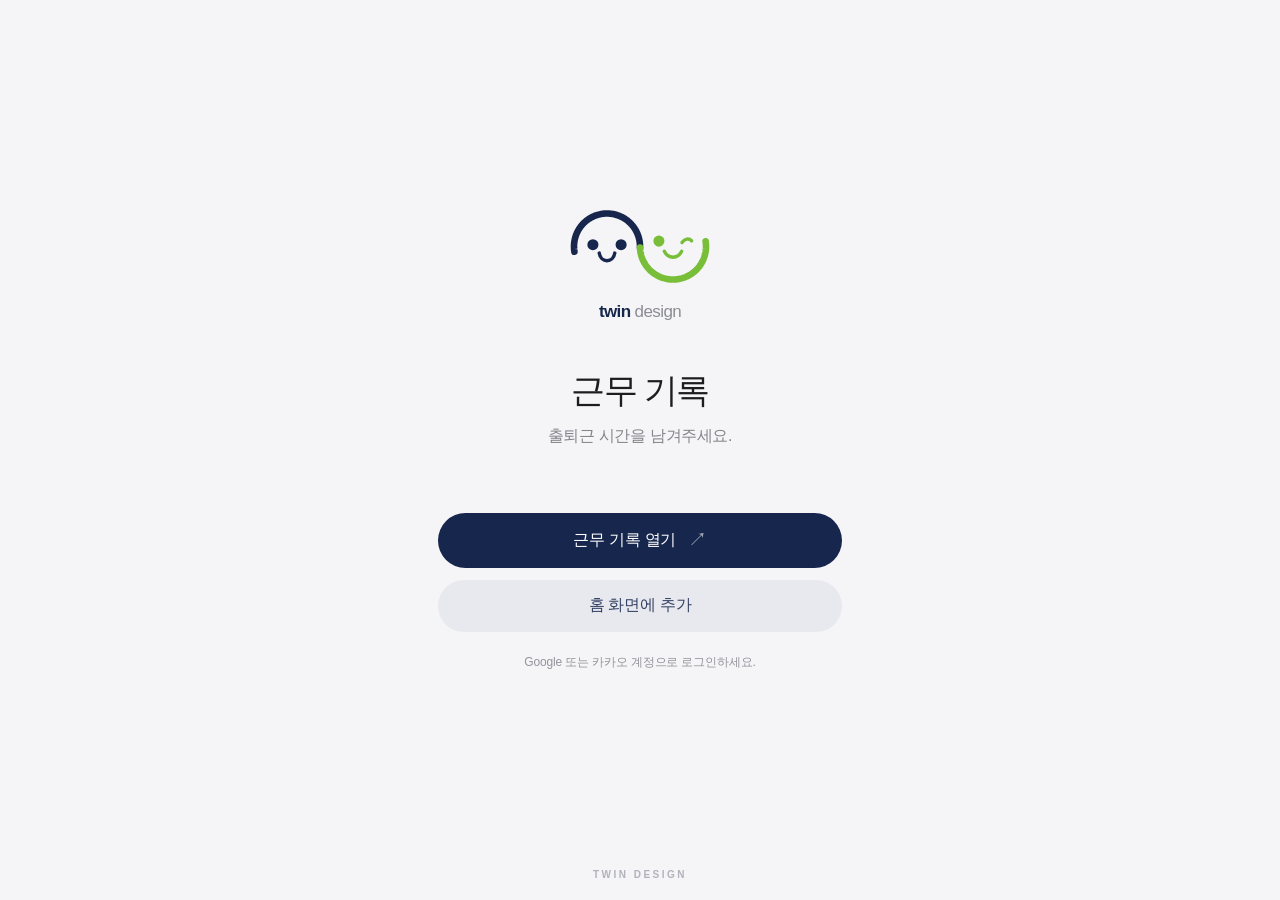
==== index.html @ 380d8220 "Add Twin Design home screen launcher Add installable static entry with branded icons and a direct li" ====
<!doctype html>
<html lang="ko">
<head>
  <meta charset="utf-8">
  <meta name="viewport" content="width=device-width, initial-scale=1, viewport-fit=cover">
  <meta name="theme-color" content="#f5f5f7">
  <meta name="description" content="트윈디자인 근무 기록을 열고 홈 화면에 추가하세요.">
  <meta name="referrer" content="no-referrer">
  <meta name="mobile-web-app-capable" content="yes">
  <meta name="apple-mobile-web-app-capable" content="yes">
  <meta name="apple-mobile-web-app-status-bar-style" content="default">
  <meta name="apple-mobile-web-app-title" content="트윈디자인">
  <meta http-equiv="Content-Security-Policy" content="default-src 'self'; script-src 'self'; style-src 'self'; img-src 'self'; connect-src 'self'; worker-src 'self'; manifest-src 'self'; object-src 'none'; base-uri 'none'; form-action 'none'">
  <title>트윈디자인 · 근무 기록</title>
  <link rel="manifest" href="./manifest.webmanifest">
  <link rel="icon" type="image/png" sizes="192x192" href="./icon-192.png">
  <link rel="apple-touch-icon" sizes="180x180" href="./apple-touch-icon.png">
  <link rel="stylesheet" href="./style.css">
  <script src="./app.js" defer></script>
</head>
<body>
  <div class="shell">
    <main>
      <div class="intro">
        <img class="symbol" src="./logo.svg" alt="트윈디자인" width="144" height="75">
        <p class="brand">twin <span>design</span></p>
        <h1>근무 기록</h1>
        <p class="description">출퇴근 시간을 남겨주세요.</p>
      </div>
      <div class="actions">
        <p id="connectionStatus" class="status" role="status" aria-live="polite"></p>
        <a class="button primary" id="openApp" href="https://script.google.com/macros/s/AKfycbxpjj3RTT7o_SYU6RBe5Q2iUxMbrNuzVPcuFRpk4Iu_C5wFCeAQRBKT9_PTDANGngUs/exec" target="_self" rel="noreferrer">근무 기록 열기<span aria-hidden="true">↗</span></a>
        <button class="button secondary" id="installApp" type="button" hidden>홈 화면에 추가</button>
        <noscript><p class="caption">홈 화면에 추가하려면 Safari 공유 메뉴 또는 Chrome 메뉴를 이용해 주세요.</p></noscript>
        <p class="caption">Google 또는 카카오 계정으로 로그인하세요.</p>
      </div>
    </main>
    <footer>TWIN DESIGN</footer>
  </div>
  <dialog id="installGuide" aria-labelledby="guideTitle">
    <div class="dialog-header"><h2 id="guideTitle">홈 화면에 추가</h2><button id="closeGuide" class="close" type="button" aria-label="안내 닫기">×</button></div>
    <p class="guide-lede">트윈디자인 아이콘으로 바로 접속하세요.</p>
    <section aria-labelledby="iphoneTitle"><h3 id="iphoneTitle">iPhone · Safari</h3><ol><li>이 페이지를 Safari에서 열어주세요.</li><li><strong>공유 → 홈 화면에 추가</strong>를 선택하세요.</li><li>‘웹 앱으로 열기’가 보이면 켠 뒤 <strong>추가</strong>를 누르세요.</li></ol></section>
    <section aria-labelledby="androidTitle"><h3 id="androidTitle">Android · Chrome</h3><ol><li>이 페이지를 Chrome에서 열어주세요.</li><li><strong>⋮ 메뉴 → 설치 및 바로가기 만들기</strong> 또는 <strong>홈 화면에 추가</strong>를 선택하세요.</li><li><strong>설치</strong> 또는 <strong>추가</strong>를 누르세요.</li></ol></section>
    <p class="guide-note">메뉴 이름은 기기에 따라 다를 수 있어요. 로그인과 근무 기록 제출에는 인터넷 연결이 필요해요.</p>
    <button id="doneGuide" class="button primary" type="button">확인</button>
  </dialog>
</body>
</html>
---- style.css ----
:root{color-scheme:light;font-family:-apple-system,BlinkMacSystemFont,"Apple SD Gothic Neo","Noto Sans KR",sans-serif;color:#1d1d1f;background:#f5f5f7;font-synthesis:none;-webkit-font-smoothing:antialiased}
*{box-sizing:border-box}
body{margin:0;min-width:280px}
button,a{-webkit-tap-highlight-color:transparent}
button{font:inherit}
[hidden]{display:none!important}
.shell{min-height:100vh;min-height:100svh;max-width:460px;margin:auto;padding:calc(28px + env(safe-area-inset-top)) max(28px,env(safe-area-inset-right)) calc(20px + env(safe-area-inset-bottom)) max(28px,env(safe-area-inset-left));display:flex;flex-direction:column}
main{flex:1;display:flex;flex-direction:column;justify-content:center;padding:48px 0 64px}
.intro{text-align:center;animation:appear .7s cubic-bezier(.22,1,.36,1) both}
.symbol{display:block;width:144px;height:75px;margin:0 auto 18px}
.brand{font-size:17px;letter-spacing:-.6px;font-weight:650;margin:0 0 48px;color:#16264c}
.brand span{font-weight:400;color:#8c8d94}
h1{font-size:34px;font-weight:700;line-height:1.2;letter-spacing:-1.5px;margin:0 0 12px}
.description{color:#85858d;font-size:16px;line-height:1.6;letter-spacing:-.35px;margin:0}
.actions{margin-top:64px;animation:appear .7s .1s cubic-bezier(.22,1,.36,1) both}
.button{display:flex;align-items:center;justify-content:center;gap:12px;width:100%;min-height:52px;border:0;border-radius:999px;padding:14px 22px;text-decoration:none;font-size:16px;line-height:1.4;font-weight:600;letter-spacing:-.25px;cursor:pointer;transition:transform .15s,background .15s}
.button:active{transform:scale(.98)}
.primary{color:white;background:#16264c}
.primary:hover{background:#263a64}
.primary span{font-size:19px;font-weight:400;opacity:.6}
.secondary{margin-top:12px;background:#e8e9ee;color:#344265}
.secondary:hover{background:#dfe1e9}
:focus-visible{outline:3px solid #78be38;outline-offset:4px}
.caption{text-align:center;font-size:12px;line-height:1.7;color:#93939c;letter-spacing:-.15px;margin:20px 0 0}
.status{color:#7c7e88;font-size:13px;line-height:1.5;text-align:center;min-height:0;margin:0}
.status:not(:empty){margin-bottom:16px}
footer{text-align:center;font-size:10px;letter-spacing:2.5px;color:#b1b2bb;font-weight:600}
dialog{border:0;border-radius:28px;width:calc(100% - 32px);max-width:420px;padding:26px;color:#1d1d1f;background:#fff;box-shadow:0 24px 90px #16264c22;max-height:calc(100svh - 48px);overflow:auto}
dialog::backdrop{background:#11182755;backdrop-filter:blur(8px)}
.dialog-header{display:flex;align-items:center;justify-content:space-between;gap:10px}
h2{font-size:23px;line-height:1.3;letter-spacing:-.8px;margin:0}
.close{border:0;background:#f0f0f3;color:#737580;font-size:25px;width:36px;height:36px;line-height:1;border-radius:50%;cursor:pointer;flex:none}
.guide-lede{color:#8b8b94;font-size:14px;line-height:1.6;margin:10px 0 26px}
section+section{border-top:1px solid #eeeef1;margin-top:22px;padding-top:22px}
h3{font-size:15px;letter-spacing:-.3px;margin:0 0 12px;color:#16264c}
ol{margin:0;padding-left:20px;color:#6f7079;font-size:14px;line-height:1.8}
li+li{margin-top:7px}
strong{font-weight:600;color:#40434e}
.guide-note{font-size:12px;line-height:1.7;color:#92939c;margin:24px 0}
@keyframes appear{from{opacity:0;transform:translateY(10px) scale(.98)}to{opacity:1;transform:none}}
@media(max-height:650px){main{padding:24px 0 36px}.brand{margin-bottom:28px}.actions{margin-top:36px}}
@media(prefers-reduced-motion:reduce){*,*::before,*::after{animation:none!important;transition:none!important;scroll-behavior:auto!important}}
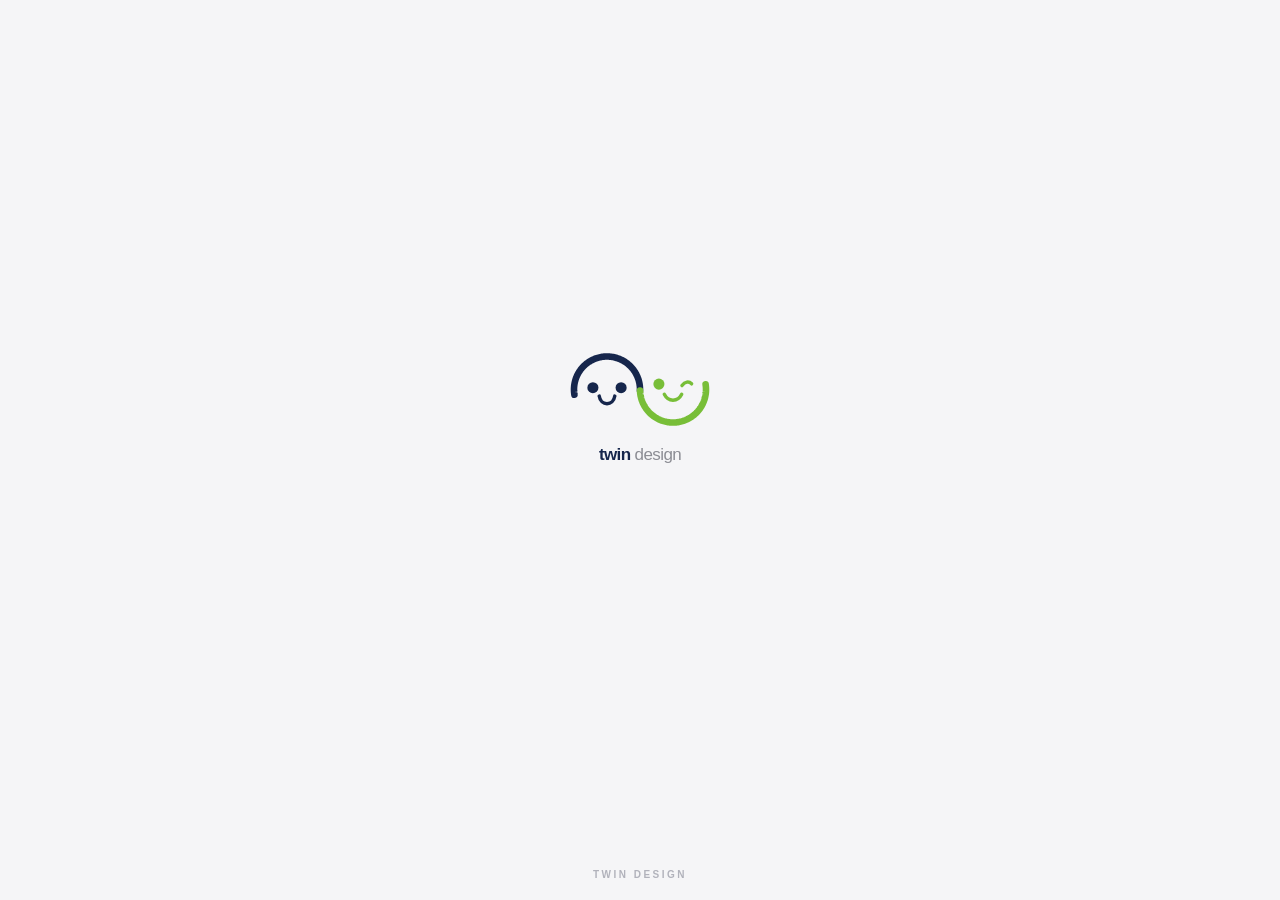
==== commit ac24fdf0: "Open attendance directly without launcher buttons Automatically forward regular visits to the existi" ====
--- a/index.html
+++ b/index.html
@@ -4,7 +4,7 @@
   <meta charset="utf-8">
   <meta name="viewport" content="width=device-width, initial-scale=1, viewport-fit=cover">
   <meta name="theme-color" content="#f5f5f7">
-  <meta name="description" content="트윈디자인 근무 기록을 열고 홈 화면에 추가하세요.">
+  <meta name="description" content="트윈디자인 근무 기록">
   <meta name="referrer" content="no-referrer">
   <meta name="mobile-web-app-capable" content="yes">
   <meta name="apple-mobile-web-app-capable" content="yes">
@@ -18,32 +18,20 @@
   <link rel="stylesheet" href="./style.css">
   <script src="./app.js" defer></script>
 </head>
-<body>
+<body data-entry="launch">
   <div class="shell">
-    <main>
+    <main class="launch-main">
       <div class="intro">
         <img class="symbol" src="./logo.svg" alt="트윈디자인" width="144" height="75">
         <p class="brand">twin <span>design</span></p>
-        <h1>근무 기록</h1>
-        <p class="description">출퇴근 시간을 남겨주세요.</p>
       </div>
-      <div class="actions">
+      <div class="recovery">
         <p id="connectionStatus" class="status" role="status" aria-live="polite"></p>
-        <a class="button primary" id="openApp" href="https://script.google.com/macros/s/AKfycbxpjj3RTT7o_SYU6RBe5Q2iUxMbrNuzVPcuFRpk4Iu_C5wFCeAQRBKT9_PTDANGngUs/exec" target="_self" rel="noreferrer">근무 기록 열기<span aria-hidden="true">↗</span></a>
-        <button class="button secondary" id="installApp" type="button" hidden>홈 화면에 추가</button>
-        <noscript><p class="caption">홈 화면에 추가하려면 Safari 공유 메뉴 또는 Chrome 메뉴를 이용해 주세요.</p></noscript>
-        <p class="caption">Google 또는 카카오 계정으로 로그인하세요.</p>
+        <a class="text-link" id="retryLink" href="https://script.google.com/macros/s/AKfycbxpjj3RTT7o_SYU6RBe5Q2iUxMbrNuzVPcuFRpk4Iu_C5wFCeAQRBKT9_PTDANGngUs/exec" target="_self" rel="noreferrer" hidden>다시 연결</a>
       </div>
+      <noscript><p class="caption"><a class="text-link" href="https://script.google.com/macros/s/AKfycbxpjj3RTT7o_SYU6RBe5Q2iUxMbrNuzVPcuFRpk4Iu_C5wFCeAQRBKT9_PTDANGngUs/exec" rel="noreferrer">근무 기록으로 이동</a></p></noscript>
     </main>
     <footer>TWIN DESIGN</footer>
   </div>
-  <dialog id="installGuide" aria-labelledby="guideTitle">
-    <div class="dialog-header"><h2 id="guideTitle">홈 화면에 추가</h2><button id="closeGuide" class="close" type="button" aria-label="안내 닫기">×</button></div>
-    <p class="guide-lede">트윈디자인 아이콘으로 바로 접속하세요.</p>
-    <section aria-labelledby="iphoneTitle"><h3 id="iphoneTitle">iPhone · Safari</h3><ol><li>이 페이지를 Safari에서 열어주세요.</li><li><strong>공유 → 홈 화면에 추가</strong>를 선택하세요.</li><li>‘웹 앱으로 열기’가 보이면 켠 뒤 <strong>추가</strong>를 누르세요.</li></ol></section>
-    <section aria-labelledby="androidTitle"><h3 id="androidTitle">Android · Chrome</h3><ol><li>이 페이지를 Chrome에서 열어주세요.</li><li><strong>⋮ 메뉴 → 설치 및 바로가기 만들기</strong> 또는 <strong>홈 화면에 추가</strong>를 선택하세요.</li><li><strong>설치</strong> 또는 <strong>추가</strong>를 누르세요.</li></ol></section>
-    <p class="guide-note">메뉴 이름은 기기에 따라 다를 수 있어요. 로그인과 근무 기록 제출에는 인터넷 연결이 필요해요.</p>
-    <button id="doneGuide" class="button primary" type="button">확인</button>
-  </dialog>
 </body>
 </html>
--- a/style.css
+++ b/style.css
@@ -1,42 +1,29 @@
 :root{color-scheme:light;font-family:-apple-system,BlinkMacSystemFont,"Apple SD Gothic Neo","Noto Sans KR",sans-serif;color:#1d1d1f;background:#f5f5f7;font-synthesis:none;-webkit-font-smoothing:antialiased}
 *{box-sizing:border-box}
 body{margin:0;min-width:280px}
-button,a{-webkit-tap-highlight-color:transparent}
-button{font:inherit}
+a{-webkit-tap-highlight-color:transparent}
 [hidden]{display:none!important}
 .shell{min-height:100vh;min-height:100svh;max-width:460px;margin:auto;padding:calc(28px + env(safe-area-inset-top)) max(28px,env(safe-area-inset-right)) calc(20px + env(safe-area-inset-bottom)) max(28px,env(safe-area-inset-left));display:flex;flex-direction:column}
 main{flex:1;display:flex;flex-direction:column;justify-content:center;padding:48px 0 64px}
-.intro{text-align:center;animation:appear .7s cubic-bezier(.22,1,.36,1) both}
+.intro{text-align:center;animation:appear .45s cubic-bezier(.22,1,.36,1) both}
 .symbol{display:block;width:144px;height:75px;margin:0 auto 18px}
-.brand{font-size:17px;letter-spacing:-.6px;font-weight:650;margin:0 0 48px;color:#16264c}
+.brand{font-size:17px;letter-spacing:-.6px;font-weight:650;margin:0 0 40px;color:#16264c}
 .brand span{font-weight:400;color:#8c8d94}
-h1{font-size:34px;font-weight:700;line-height:1.2;letter-spacing:-1.5px;margin:0 0 12px}
-.description{color:#85858d;font-size:16px;line-height:1.6;letter-spacing:-.35px;margin:0}
-.actions{margin-top:64px;animation:appear .7s .1s cubic-bezier(.22,1,.36,1) both}
-.button{display:flex;align-items:center;justify-content:center;gap:12px;width:100%;min-height:52px;border:0;border-radius:999px;padding:14px 22px;text-decoration:none;font-size:16px;line-height:1.4;font-weight:600;letter-spacing:-.25px;cursor:pointer;transition:transform .15s,background .15s}
-.button:active{transform:scale(.98)}
-.primary{color:white;background:#16264c}
-.primary:hover{background:#263a64}
-.primary span{font-size:19px;font-weight:400;opacity:.6}
-.secondary{margin-top:12px;background:#e8e9ee;color:#344265}
-.secondary:hover{background:#dfe1e9}
-:focus-visible{outline:3px solid #78be38;outline-offset:4px}
-.caption{text-align:center;font-size:12px;line-height:1.7;color:#93939c;letter-spacing:-.15px;margin:20px 0 0}
-.status{color:#7c7e88;font-size:13px;line-height:1.5;text-align:center;min-height:0;margin:0}
-.status:not(:empty){margin-bottom:16px}
+.launch-main .brand{margin-bottom:0}
+h1{font-size:28px;font-weight:700;line-height:1.25;letter-spacing:-1.2px;margin:0 0 12px}
+.description{color:#85858d;font-size:15px;line-height:1.7;letter-spacing:-.35px;margin:0}
+.recovery{text-align:center;min-height:34px;margin-top:30px}
+.status{color:#85858d;font-size:13px;line-height:1.6;margin:0}
+.status:not(:empty){margin-bottom:10px}
+.text-link{display:inline-block;min-height:44px;padding:12px 6px;color:#344265;font-size:14px;line-height:20px;text-underline-offset:4px}
+:focus-visible{outline:3px solid #78be38;outline-offset:4px;border-radius:4px}
+.caption{font-size:12px;color:#93939c;margin:0;text-align:center}
 footer{text-align:center;font-size:10px;letter-spacing:2.5px;color:#b1b2bb;font-weight:600}
-dialog{border:0;border-radius:28px;width:calc(100% - 32px);max-width:420px;padding:26px;color:#1d1d1f;background:#fff;box-shadow:0 24px 90px #16264c22;max-height:calc(100svh - 48px);overflow:auto}
-dialog::backdrop{background:#11182755;backdrop-filter:blur(8px)}
-.dialog-header{display:flex;align-items:center;justify-content:space-between;gap:10px}
-h2{font-size:23px;line-height:1.3;letter-spacing:-.8px;margin:0}
-.close{border:0;background:#f0f0f3;color:#737580;font-size:25px;width:36px;height:36px;line-height:1;border-radius:50%;cursor:pointer;flex:none}
-.guide-lede{color:#8b8b94;font-size:14px;line-height:1.6;margin:10px 0 26px}
-section+section{border-top:1px solid #eeeef1;margin-top:22px;padding-top:22px}
-h3{font-size:15px;letter-spacing:-.3px;margin:0 0 12px;color:#16264c}
-ol{margin:0;padding-left:20px;color:#6f7079;font-size:14px;line-height:1.8}
-li+li{margin-top:7px}
-strong{font-weight:600;color:#40434e}
-.guide-note{font-size:12px;line-height:1.7;color:#92939c;margin:24px 0}
-@keyframes appear{from{opacity:0;transform:translateY(10px) scale(.98)}to{opacity:1;transform:none}}
-@media(max-height:650px){main{padding:24px 0 36px}.brand{margin-bottom:28px}.actions{margin-top:36px}}
+.install-notes{margin-top:40px;text-align:center}
+.install-notes h2{font-size:14px;letter-spacing:-.2px;color:#16264c;margin:0 0 8px;font-weight:600}
+.install-notes p{font-size:13px;line-height:1.7;color:#747681;letter-spacing:-.25px;margin:0}
+.install-notes .small{font-size:12px;color:#a0a0a8;margin-top:5px}
+section+section{border-top:1px solid #e6e6eb;margin-top:24px;padding-top:24px}
+@keyframes appear{from{opacity:0;transform:scale(.98)}to{opacity:1;transform:none}}
+@media(max-height:650px){main{padding:24px 0 28px}.brand{margin-bottom:24px}.install-notes{margin-top:28px}}
 @media(prefers-reduced-motion:reduce){*,*::before,*::after{animation:none!important;transition:none!important;scroll-behavior:auto!important}}
